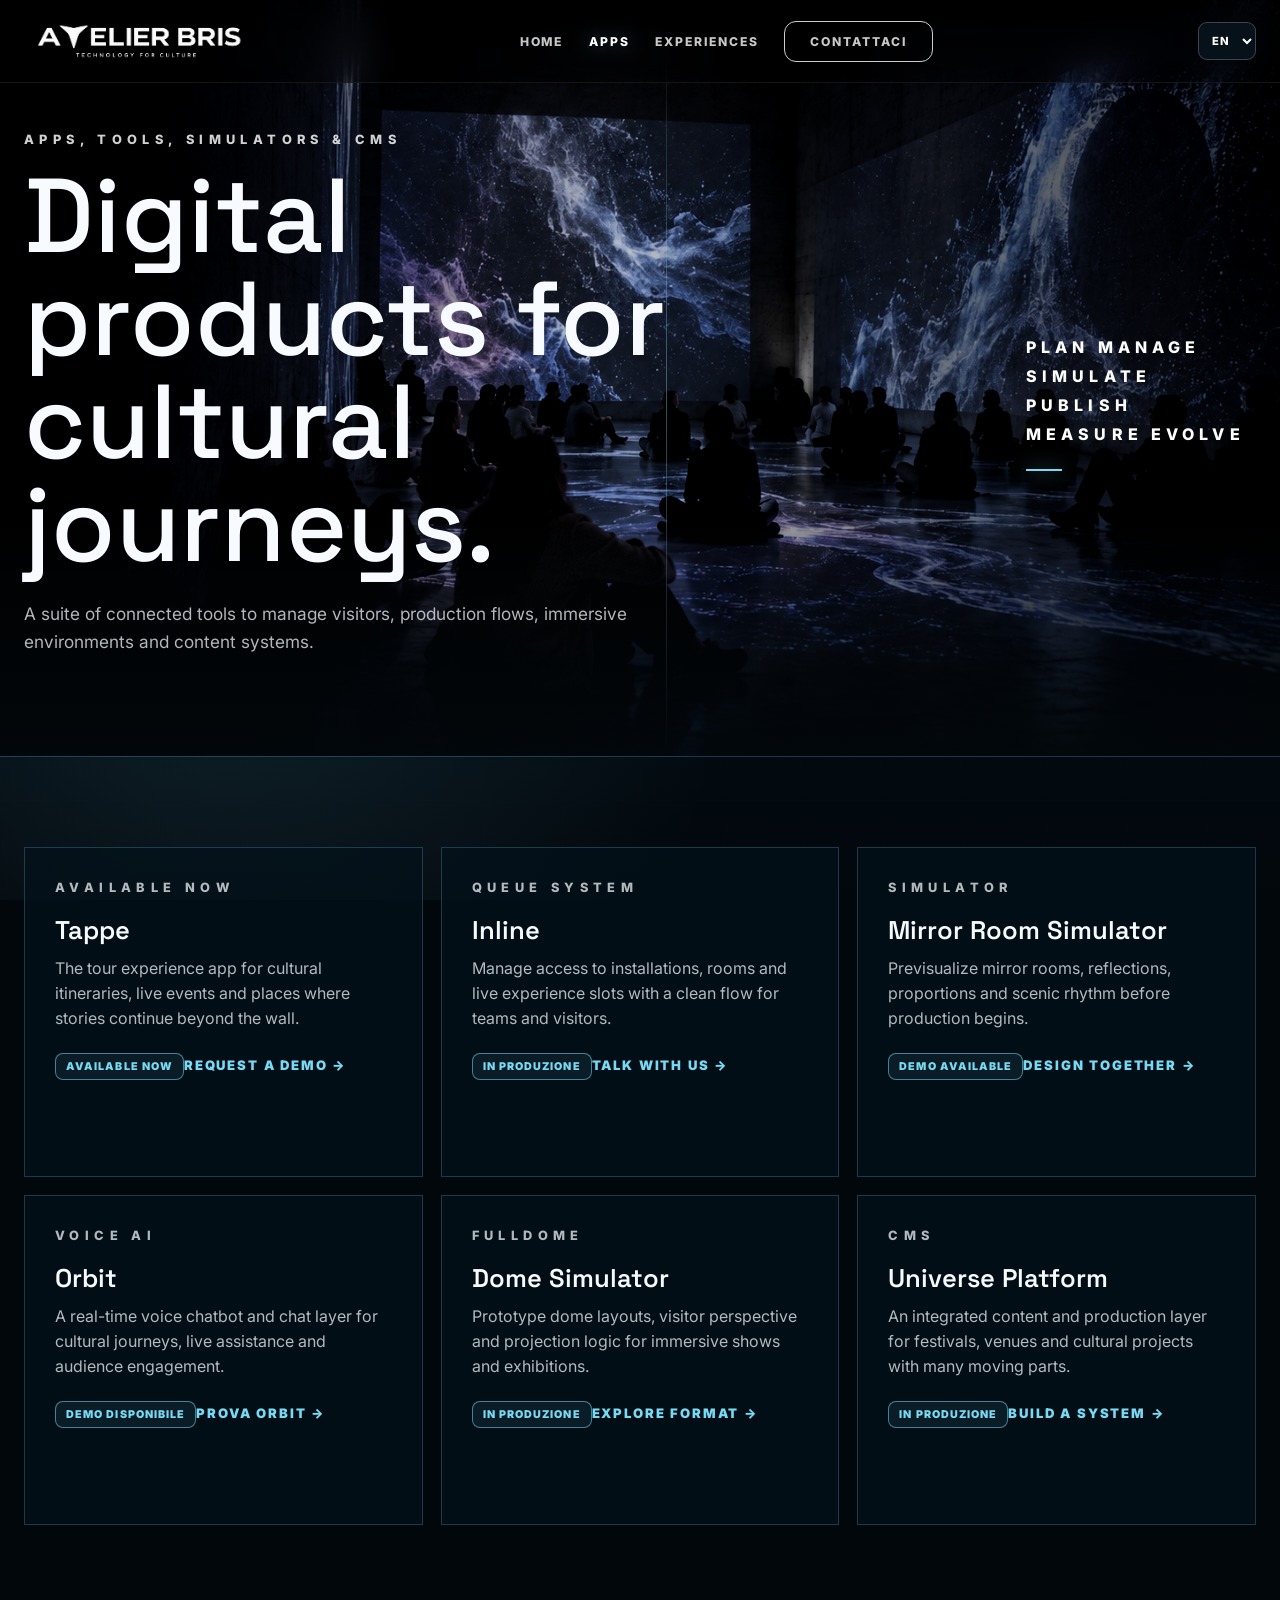
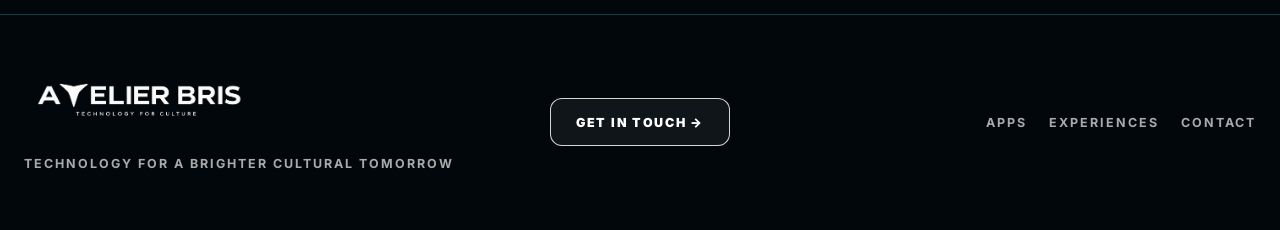
==== apps/index.html @ 998a3961 "Publish Atelier Bris showcase site" ====
<!doctype html>
<html lang="it" class="no-js">
  <head>
    <meta charset="UTF-8" />
    <meta name="viewport" content="width=device-width, initial-scale=1.0" />
    <title>Apps | Atelier Bris</title>
    <meta name="description" content="App, tool, simulatori e CMS sviluppati da Atelier Bris per cultura, eventi e installazioni." />
    <link rel="preconnect" href="https://fonts.googleapis.com" />
    <link rel="preconnect" href="https://fonts.gstatic.com" crossorigin />
    <link href="https://fonts.googleapis.com/css2?family=Inter:wght@400;500;700;800;900&family=Space+Grotesk:wght@400;500;600;700&display=swap" rel="stylesheet" />
    <link rel="stylesheet" href="../styles.css" />
  </head>
  <body style="--hero-image: url('../assets/hero.png'); --abstract-image: url('../assets/atelier-bris-abstract-clean.jpg')">
    <div class="site-shell">
      <header class="site-header">
        <nav class="nav" aria-label="Navigazione principale">
          <a class="brand" href="../index.html"><img src="../assets/atelier-bris-logo-white.png" alt="Atelier Bris - Technology for Culture" /></a>
          <button class="menu-toggle" type="button" aria-label="Apri menu" aria-expanded="false" aria-controls="primary-menu" data-menu-toggle><span></span><span></span><span></span></button>
          <div class="nav-links" id="primary-menu" data-menu-panel>
            <a href="../index.html">Home</a>
            <a class="active" href="../apps/index.html">Apps</a>
            <a href="../experiences/index.html">Experiences</a>
            <a class="pill" href="../contact/index.html">Contattaci</a>
          </div>
          <label class="language-switcher" aria-label="Seleziona lingua"><span class="sr-only">Lingua</span><select data-language-select><option value="it">IT</option><option value="en">EN</option><option value="fr">FR</option><option value="de">DE</option><option value="es">ES</option><option value="pt">PT</option><option value="nl">NL</option><option value="pl">PL</option><option value="sv">SV</option><option value="da">DA</option><option value="ro">RO</option></select></label>
        </nav>
      </header>
      <main>
        <section class="hero page-hero">
          <div class="container hero-grid">
            <div class="reveal">
              <p class="eyebrow">Apps, Tools, Simulators & CMS</p>
              <h1>Digital products for cultural journeys.</h1>
              <p class="lead">A suite of connected tools to manage visitors, production flows, immersive environments and content systems.</p>
            </div>
            <aside class="side-manifesto reveal">Plan manage simulate publish measure evolve</aside>
          </div>
        </section>
        <section class="section">
          <div class="container cards-grid">
            <article class="content-card reveal"><p class="eyebrow">Available Now</p><h3>Tappe</h3><p>The tour experience app for cultural itineraries, live events and places where stories continue beyond the wall.</p><span class="status-tag">Available Now</span><a class="kicker-link" href="../contact/index.html">Request a demo →</a></article>
            <article class="content-card reveal"><p class="eyebrow">Queue System</p><h3>Inline</h3><p>Manage access to installations, rooms and live experience slots with a clean flow for teams and visitors.</p><span class="status-tag">In produzione</span><a class="kicker-link" href="../contact/index.html">Talk with us →</a></article>
            <article class="content-card reveal"><p class="eyebrow">Simulator</p><h3>Mirror Room Simulator</h3><p>Previsualize mirror rooms, reflections, proportions and scenic rhythm before production begins.</p><span class="status-tag">Demo Available</span><a class="kicker-link" href="../contact/index.html">Design together →</a></article>
            <article class="content-card reveal"><p class="eyebrow">Voice AI</p><h3>Orbit</h3><p>A real-time voice chatbot and chat layer for cultural journeys, live assistance and audience engagement.</p><span class="status-tag">Demo disponibile</span><a class="kicker-link" href="../orbit/index.html">Prova Orbit →</a></article>
            <article class="content-card reveal"><p class="eyebrow">Fulldome</p><h3>Dome Simulator</h3><p>Prototype dome layouts, visitor perspective and projection logic for immersive shows and exhibitions.</p><span class="status-tag">In produzione</span><a class="kicker-link" href="../contact/index.html">Explore format →</a></article>
            <article class="content-card reveal"><p class="eyebrow">CMS</p><h3>Universe Platform</h3><p>An integrated content and production layer for festivals, venues and cultural projects with many moving parts.</p><span class="status-tag">In produzione</span><a class="kicker-link" href="../contact/index.html">Build a system →</a></article>
          </div>
        </section>
      </main>
      <footer class="site-footer">
        <div class="container footer-grid">
          <div class="footer-brand"><img src="../assets/atelier-bris-logo-white.png" alt="Atelier Bris - Technology for Culture" /><p>Technology for a brighter cultural tomorrow</p></div>
          <a class="btn" href="../contact/index.html">Get in Touch →</a>
          <div class="footer-links"><a href="../apps/index.html">Apps</a><a href="../experiences/index.html">Experiences</a><a href="../contact/index.html">Contact</a></div>
        </div>
      </footer>
    </div>
    <script src="../script.js"></script>
  </body>
</html>
---- styles.css ----
:root {
  color-scheme: dark;
  --bg: #02070b;
  --panel: rgba(4, 18, 28, 0.76);
  --panel-strong: rgba(5, 24, 39, 0.92);
  --line: rgba(111, 205, 239, 0.24);
  --line-soft: rgba(255, 255, 255, 0.11);
  --text: #f7fbff;
  --muted: rgba(247, 251, 255, 0.72);
  --cyan: #79d8f2;
  --blue: #2b8cff;
  --max: 1480px;
  font-family: Inter, ui-sans-serif, system-ui, -apple-system, BlinkMacSystemFont, "Segoe UI", sans-serif;
  --display: "Space Grotesk", Inter, ui-sans-serif, system-ui, sans-serif;
}

* {
  box-sizing: border-box;
}

html {
  scroll-behavior: smooth;
}

body {
  margin: 0;
  min-height: 100vh;
  background: var(--bg);
  color: var(--text);
  letter-spacing: 0;
}

body.menu-open {
  overflow: hidden;
}

a {
  color: inherit;
  text-decoration: none;
}

img {
  max-width: 100%;
  display: block;
}

.site-shell {
  position: relative;
  overflow: hidden;
}

.site-shell::before {
  content: "";
  position: fixed;
  inset: 0;
  z-index: -2;
  background:
    radial-gradient(circle at 76% 20%, rgba(43, 140, 255, 0.2), transparent 27rem),
    radial-gradient(circle at 18% 74%, rgba(121, 216, 242, 0.1), transparent 31rem),
    linear-gradient(180deg, #02070b 0%, #03111c 48%, #02070b 100%);
}

.site-shell::after {
  content: "";
  position: fixed;
  inset: 0;
  z-index: -1;
  pointer-events: none;
  opacity: 0.16;
  background-image:
    linear-gradient(rgba(121, 216, 242, 0.18) 1px, transparent 1px),
    linear-gradient(90deg, rgba(121, 216, 242, 0.14) 1px, transparent 1px);
  background-size: 80px 80px;
  mask-image: linear-gradient(180deg, transparent, black 18%, black 70%, transparent);
  animation: digitalDrift 18s linear infinite;
}

.site-header {
  position: fixed;
  top: 0;
  left: 0;
  right: 0;
  z-index: 30;
  border-bottom: 1px solid rgba(255, 255, 255, 0.08);
  background: linear-gradient(180deg, rgba(0, 0, 0, 0.76), rgba(0, 0, 0, 0.32));
  backdrop-filter: blur(18px);
}

.nav {
  width: min(var(--max), calc(100% - 48px));
  height: 82px;
  margin: 0 auto;
  display: flex;
  align-items: center;
  justify-content: space-between;
  gap: 28px;
}

.brand img {
  width: clamp(176px, 18vw, 270px);
}

.nav-links {
  display: flex;
  align-items: center;
  gap: clamp(18px, 2vw, 34px);
  font-size: 0.76rem;
  font-weight: 800;
  text-transform: uppercase;
  letter-spacing: 0.16em;
}

.nav-links a {
  color: rgba(255, 255, 255, 0.78);
  transition: color 180ms ease, text-shadow 180ms ease;
}

.nav-links a:hover,
.nav-links a.active {
  color: #fff;
  text-shadow: 0 0 18px rgba(121, 216, 242, 0.46);
}

.nav-links .pill {
  padding: 12px 25px;
  border: 1px solid rgba(255, 255, 255, 0.8);
  border-radius: 12px;
}

.language-switcher {
  display: inline-flex;
  align-items: center;
  flex: 0 0 auto;
}

.language-switcher select {
  min-width: 58px;
  height: 38px;
  padding: 0 9px;
  border: 1px solid rgba(255, 255, 255, 0.22);
  border-radius: 9px;
  background: #07111a;
  color: #fff;
  font: inherit;
  font-size: 0.7rem;
  font-weight: 800;
  letter-spacing: 0.08em;
  cursor: pointer;
}

.sr-only {
  position: absolute;
  width: 1px;
  height: 1px;
  padding: 0;
  margin: -1px;
  overflow: hidden;
  clip: rect(0, 0, 0, 0);
  white-space: nowrap;
  border: 0;
}

.menu-toggle {
  display: none;
  width: 46px;
  height: 46px;
  border: 1px solid rgba(255, 255, 255, 0.22);
  border-radius: 12px;
  background: rgba(255, 255, 255, 0.04);
  color: #fff;
  cursor: pointer;
  touch-action: manipulation;
}

.menu-toggle span {
  display: block;
  width: 18px;
  height: 2px;
  margin: 4px auto;
  background: currentColor;
  transition: transform 180ms ease, opacity 180ms ease;
}

.hero {
  min-height: 100vh;
  position: relative;
  display: grid;
  align-items: center;
  padding: 132px 0 84px;
  border-bottom: 1px solid var(--line);
  isolation: isolate;
}

.hero::before {
  content: "";
  position: absolute;
  inset: 0;
  z-index: -2;
  background: linear-gradient(90deg, rgba(0, 0, 0, 0.84) 0%, rgba(0, 0, 0, 0.22) 48%, rgba(0, 0, 0, 0.78) 100%), var(--hero-image) center / cover no-repeat;
  filter: saturate(1.08) contrast(1.08);
}

.hero::after,
.visual-band::after {
  content: "";
  position: absolute;
  inset: auto 0 0;
  height: 32%;
  z-index: -1;
  background: linear-gradient(0deg, rgba(2, 7, 11, 0.96), transparent);
}

.hero .container::after {
  content: "";
  position: absolute;
  inset: 0 auto 0 52%;
  width: 1px;
  background: linear-gradient(180deg, transparent, rgba(121, 216, 242, 0.8), transparent);
  opacity: 0.5;
  animation: signalSweep 7s ease-in-out infinite;
  pointer-events: none;
}

.container {
  width: min(var(--max), calc(100% - 48px));
  margin: 0 auto;
}

.hero-grid {
  display: grid;
  grid-template-columns: minmax(0, 1fr) 280px;
  gap: 8vw;
  align-items: center;
}

.eyebrow {
  margin: 0 0 18px;
  color: rgba(255, 255, 255, 0.82);
  font-size: clamp(0.74rem, 1vw, 0.92rem);
  font-weight: 800;
  letter-spacing: 0.42em;
  text-transform: uppercase;
}

h1,
h2,
h3,
p {
  margin-top: 0;
}

h1 {
  max-width: 760px;
  margin-bottom: 24px;
  font-size: clamp(3.8rem, 8.2vw, 8.2rem);
  line-height: 0.98;
  font-family: var(--display);
  font-weight: 500;
}

h2 {
  margin-bottom: 12px;
  font-size: clamp(2.4rem, 5vw, 5rem);
  line-height: 1;
  font-family: var(--display);
  font-weight: 500;
}

h3 {
  margin-bottom: 12px;
  font-size: clamp(1.4rem, 2vw, 2.05rem);
  line-height: 1.12;
  font-family: var(--display);
  font-weight: 600;
}

.lead {
  max-width: 660px;
  color: var(--muted);
  font-size: clamp(1rem, 1.35vw, 1.28rem);
  line-height: 1.58;
}

.side-manifesto {
  justify-self: end;
  max-width: 230px;
  color: #fff;
  font-weight: 800;
  line-height: 1.82;
  letter-spacing: 0.32em;
  text-transform: uppercase;
}

.side-manifesto::after,
.mini-rule::after {
  content: "";
  display: block;
  width: 36px;
  height: 2px;
  margin-top: 20px;
  background: var(--cyan);
  box-shadow: 0 0 18px rgba(121, 216, 242, 0.72);
}

.actions {
  display: flex;
  flex-wrap: wrap;
  gap: 14px;
  margin-top: 32px;
}

.btn {
  display: inline-flex;
  align-items: center;
  justify-content: center;
  min-height: 48px;
  padding: 0 25px;
  border: 1px solid rgba(255, 255, 255, 0.82);
  border-radius: 12px;
  background: rgba(255, 255, 255, 0.06);
  color: #fff;
  font-size: 0.78rem;
  font-weight: 900;
  letter-spacing: 0.14em;
  text-transform: uppercase;
  transition: transform 180ms ease, background 180ms ease, border-color 180ms ease;
}

.btn:hover {
  transform: translateY(-2px);
  border-color: var(--cyan);
  background: rgba(121, 216, 242, 0.12);
}

.btn.light {
  background: #fff;
  color: #02070b;
}

.btn.cyan {
  border-color: var(--cyan);
  color: var(--cyan);
}

.section {
  padding: clamp(54px, 7vw, 108px) 0;
  border-bottom: 1px solid var(--line);
}

.section-heading {
  display: flex;
  justify-content: space-between;
  gap: 28px;
  align-items: end;
  margin-bottom: 34px;
}

.section-heading p {
  max-width: 740px;
  color: var(--muted);
  font-size: 1.1rem;
  line-height: 1.55;
}

.cyan-text {
  color: var(--cyan);
}

.products-grid {
  display: grid;
  grid-template-columns: 1.28fr 0.84fr;
  gap: 18px;
}

.featured-app,
.product-card,
.process-step,
.contact-card {
  border: 1px solid var(--line);
  background: linear-gradient(135deg, rgba(7, 29, 49, 0.82), rgba(3, 12, 18, 0.78));
  box-shadow: 0 20px 80px rgba(0, 0, 0, 0.34);
}

.featured-app {
  min-height: 380px;
  display: grid;
  grid-template-columns: 1fr 0.7fr;
  gap: 24px;
  padding: clamp(24px, 4vw, 42px);
  position: relative;
  overflow: hidden;
}

.featured-app::after,
.content-card::after,
.process-step::before {
  content: "";
  position: absolute;
  inset: 0;
  pointer-events: none;
  background: linear-gradient(105deg, transparent 36%, rgba(121, 216, 242, 0.14) 49%, transparent 62%);
  transform: translateX(-140%);
  transition: transform 700ms cubic-bezier(0.16, 1, 0.3, 1);
}

.featured-app:hover::after,
.content-card:hover::after,
.process-step:hover::before {
  transform: translateX(140%);
}

.featured-app::before,
.product-card::before,
.contact-card::before {
  content: "";
  position: absolute;
  inset: 0;
  background: var(--abstract-image, var(--hero-image)) center / cover no-repeat;
  opacity: 0.28;
  z-index: 0;
}

.featured-app > *,
.product-card > *,
.contact-card > * {
  position: relative;
  z-index: 1;
}

.app-icon {
  width: 76px;
  height: 76px;
  display: grid;
  place-items: center;
  margin-bottom: 24px;
  border-radius: 14px;
  background: linear-gradient(145deg, #194dff, #79d8f2);
  font-size: 2.5rem;
  font-weight: 900;
}

.badge {
  display: inline-flex;
  width: fit-content;
  margin: 2px 0 22px;
  padding: 8px 17px;
  border-radius: 8px;
  background: rgba(121, 216, 242, 0.95);
  color: #041018;
  font-size: 0.72rem;
  font-weight: 900;
  letter-spacing: 0.08em;
  text-transform: uppercase;
}

.status-tag {
  display: inline-flex;
  width: fit-content;
  margin-top: 10px;
  padding: 6px 10px;
  border: 1px solid rgba(121, 216, 242, 0.54);
  border-radius: 8px;
  color: var(--cyan);
  background: rgba(121, 216, 242, 0.08);
  font-size: 0.67rem;
  font-weight: 900;
  letter-spacing: 0.1em;
  text-transform: uppercase;
}

.product-copy {
  min-width: 0;
}

.phone {
  align-self: center;
  justify-self: center;
  width: min(210px, 42vw);
  aspect-ratio: 9 / 18;
  border: 10px solid #080b10;
  border-radius: 30px;
  background: linear-gradient(180deg, rgba(121, 216, 242, 0.16), rgba(2, 7, 11, 0.95)), var(--hero-image) center / cover;
  box-shadow: inset 0 0 0 1px rgba(255, 255, 255, 0.2), 0 20px 55px rgba(0, 0, 0, 0.58);
  padding: 22px;
}

.phone-title {
  font-weight: 900;
}

.phone-copy {
  margin-top: 72px;
  color: #fff;
  font-size: 1.12rem;
  font-weight: 800;
}

.product-list {
  display: grid;
  gap: 14px;
}

.product-card {
  position: relative;
  min-height: 112px;
  display: grid;
  grid-template-columns: 52px 1fr 42px;
  gap: 18px;
  align-items: center;
  padding: 20px;
  overflow: hidden;
  transition: transform 180ms ease, border-color 180ms ease;
}

.product-card:hover {
  transform: translateX(5px);
  border-color: rgba(121, 216, 242, 0.72);
}

.product-symbol {
  width: 42px;
  height: 42px;
  object-fit: contain;
}

.product-card p {
  margin: 0;
  color: var(--muted);
  line-height: 1.45;
}

.arrow {
  width: 42px;
  height: 42px;
  display: grid;
  place-items: center;
  border: 1px solid rgba(255, 255, 255, 0.72);
  border-radius: 12px;
  color: #fff;
  font-weight: 900;
}

.visual-band {
  position: relative;
  min-height: 274px;
  display: grid;
  align-items: center;
  border-bottom: 1px solid var(--line);
  isolation: isolate;
  overflow: hidden;
  margin: 0;
}

.visual-band::before {
  content: "";
  position: absolute;
  inset: 0;
  z-index: -2;
  background: linear-gradient(90deg, rgba(0, 0, 0, 0.88), rgba(0, 0, 0, 0.32), rgba(0, 0, 0, 0.76)), var(--abstract-image, var(--hero-image)) center / cover no-repeat;
  transform: scale(1.04);
  transition: transform 600ms ease;
}

.visual-interactive::before {
  background-image: linear-gradient(90deg, rgba(0, 0, 0, 0.84), rgba(0, 0, 0, 0.28), rgba(0, 0, 0, 0.72)), url("assets/interactive-experience.png");
}

.visual-immersive::before {
  background-image: linear-gradient(90deg, rgba(0, 0, 0, 0.86), rgba(0, 0, 0, 0.3), rgba(0, 0, 0, 0.76)), url("assets/immersive-experience.png");
}

.visual-vr::before {
  background-image: linear-gradient(90deg, rgba(0, 0, 0, 0.84), rgba(0, 0, 0, 0.26), rgba(0, 0, 0, 0.7)), url("assets/virtual-reality.png");
}

.visual-dome::before {
  background-image: linear-gradient(90deg, rgba(0, 0, 0, 0.84), rgba(0, 0, 0, 0.2), rgba(0, 0, 0, 0.7)), url("assets/dome-shows.png");
}

.visual-band:hover::before {
  transform: scale(1.08);
}

.band-content {
  display: grid;
  grid-template-columns: 1fr 260px;
  gap: 44px;
  align-items: center;
}

.band-content p {
  max-width: 620px;
  color: var(--muted);
  line-height: 1.55;
}

.kicker-link {
  color: var(--cyan);
  font-size: 0.82rem;
  font-weight: 900;
  letter-spacing: 0.14em;
  text-transform: uppercase;
}

.process {
  display: grid;
  grid-template-columns: 1.1fr 1.4fr;
  gap: 18px;
  background: transparent;
  border: 0;
}

.process-steps {
  display: grid;
  grid-template-columns: repeat(2, 1fr);
  gap: 14px;
}

.process-intro,
.process-step {
  min-height: 250px;
  padding: clamp(22px, 3vw, 38px);
  background-color: rgba(2, 7, 11, 0.78);
}

.process-intro {
  border: 1px solid var(--line);
  background: linear-gradient(135deg, rgba(6, 24, 36, 0.95), rgba(2, 7, 11, 0.72));
}

.process-intro h2 {
  font-size: clamp(2.2rem, 3.4vw, 4rem);
  line-height: 1.04;
}

.step-number {
  color: #fff;
  font-weight: 900;
}

.step-icon {
  margin-bottom: 24px;
  color: var(--cyan);
  font-size: 2.2rem;
}

.process-step {
  position: relative;
  overflow: hidden;
  border: 1px solid var(--line);
  transition: transform 220ms ease, border-color 220ms ease, background 220ms ease;
}

.process-step:hover {
  transform: translateY(-4px);
  border-color: rgba(121, 216, 242, 0.72);
  background: rgba(6, 24, 36, 0.82);
}

.process-step::after {
  content: "";
  position: absolute;
  inset: auto 18px 18px auto;
  width: 80px;
  height: 80px;
  border: 1px solid rgba(121, 216, 242, 0.18);
  transform: rotate(18deg);
}

.process-step svg {
  width: 54px;
  height: 54px;
  margin-bottom: 26px;
  color: var(--cyan);
  stroke-width: 1.55;
}

.final-cta {
  position: relative;
  overflow: hidden;
  padding: clamp(42px, 7vw, 92px);
  border: 1px solid rgba(121, 216, 242, 0.32);
  background:
    linear-gradient(120deg, rgba(3, 10, 16, 0.94), rgba(8, 35, 54, 0.72)),
    var(--abstract-image, var(--hero-image)) center / cover no-repeat;
}

.final-cta::after {
  content: "";
  position: absolute;
  inset: 0;
  pointer-events: none;
  background: linear-gradient(100deg, transparent 0%, rgba(121, 216, 242, 0.16) 46%, transparent 58%);
  transform: translateX(-120%);
  animation: lightSweep 5.8s ease-in-out infinite;
}

.final-cta > * {
  position: relative;
  z-index: 1;
}

.final-cta .lead {
  max-width: 780px;
}

.page-hero {
  min-height: 64vh;
}

.cards-grid {
  display: grid;
  grid-template-columns: repeat(3, 1fr);
  gap: 18px;
}

.content-card {
  position: relative;
  overflow: hidden;
  min-height: 330px;
  padding: 30px;
  border: 1px solid var(--line);
  background: rgba(4, 18, 28, 0.7);
  transition: transform 180ms ease, border-color 180ms ease;
}

.content-card:hover {
  transform: translateY(-5px);
  border-color: rgba(22, 227, 255, 0.7);
}

.content-card p {
  color: var(--muted);
  line-height: 1.55;
}

.content-card .status-tag {
  margin: 6px 0 24px;
}

.content-card .kicker-link {
  display: inline-flex;
  margin-top: 4px;
}

.contact-grid {
  display: grid;
  grid-template-columns: 0.85fr 1.15fr;
  gap: 18px;
}

.contact-team {
  position: relative;
  grid-column: 1 / -1;
  min-height: clamp(260px, 36vw, 520px);
  overflow: hidden;
  border: 1px solid var(--line);
  background: #031019;
}

.contact-team::after {
  content: "";
  position: absolute;
  inset: 0;
  background:
    linear-gradient(180deg, rgba(2, 7, 11, 0.05), rgba(2, 7, 11, 0.34)),
    linear-gradient(90deg, rgba(2, 7, 11, 0.44), transparent 42%, rgba(2, 7, 11, 0.35));
  pointer-events: none;
}

.contact-team img {
  width: 100%;
  height: 100%;
  min-height: inherit;
  object-fit: cover;
  object-position: center;
  filter: saturate(1.04) contrast(1.04);
  transition: transform 700ms cubic-bezier(0.16, 1, 0.3, 1);
}

.contact-team:hover img {
  transform: scale(1.035);
}

.contact-card {
  position: relative;
  overflow: hidden;
  padding: clamp(28px, 4vw, 48px);
  min-height: 430px;
}

.contact-list {
  display: grid;
  gap: 18px;
  color: var(--muted);
}

.contact-form {
  display: grid;
  gap: 14px;
}

.contact-form input,
.contact-form textarea {
  width: 100%;
  border: 1px solid var(--line-soft);
  background: rgba(255, 255, 255, 0.045);
  color: #fff;
  padding: 17px 18px;
  border-radius: 0;
  font: inherit;
}

.contact-form textarea {
  min-height: 170px;
  resize: vertical;
}

.site-footer {
  padding: 46px 0;
  background: #02070b;
}

.footer-grid {
  display: grid;
  grid-template-columns: 1fr auto 1fr;
  gap: 34px;
  align-items: center;
}

.footer-brand img {
  width: 230px;
  margin-bottom: 18px;
}

.footer-brand p,
.footer-links {
  color: rgba(255, 255, 255, 0.66);
  font-size: 0.78rem;
  font-weight: 700;
  letter-spacing: 0.16em;
  text-transform: uppercase;
}

.footer-links {
  display: flex;
  justify-content: end;
  gap: 22px;
}

html:not(.js) .reveal,
.reveal.visible {
  opacity: 1;
  transform: translateY(0);
}

html.js .reveal {
  opacity: 0;
  transform: translateY(24px);
  transition: opacity 760ms ease, transform 760ms cubic-bezier(0.16, 1, 0.3, 1);
}

html.js .reveal.visible {
  opacity: 1;
  transform: translateY(0);
}

@media (max-width: 1100px) {
  body.menu-open::before {
    content: "";
    position: fixed;
    inset: 0;
    z-index: 29;
    background: #02070b;
  }

  .nav {
    width: min(var(--max), calc(100% - 32px));
    height: 72px;
  }

  .menu-toggle {
    display: block;
    position: relative;
    z-index: 60;
  }

  .language-switcher {
    margin-left: auto;
    margin-right: 2px;
  }

  .menu-open .menu-toggle span:nth-child(1) {
    transform: translateY(6px) rotate(45deg);
  }

  .menu-open .menu-toggle span:nth-child(2) {
    opacity: 0;
  }

  .menu-open .menu-toggle span:nth-child(3) {
    transform: translateY(-6px) rotate(-45deg);
  }

  .nav-links {
    position: fixed;
    inset: 0;
    display: flex;
    flex-direction: column;
    justify-content: flex-start;
    gap: 28px;
    z-index: 50;
    padding: 112px 28px 42px;
    isolation: isolate;
    background: #02070b;
    box-shadow: 0 28px 80px rgba(0, 0, 0, 0.84);
    opacity: 0;
    pointer-events: none;
    transform: translateY(-12px);
    transition: opacity 220ms ease, transform 220ms cubic-bezier(0.16, 1, 0.3, 1);
  }

  .nav-links::before {
    content: "";
    position: absolute;
    inset: 0;
    z-index: -1;
    opacity: 0.22;
    background-image:
      linear-gradient(rgba(121, 216, 242, 0.16) 1px, transparent 1px),
      linear-gradient(90deg, rgba(121, 216, 242, 0.14) 1px, transparent 1px);
    background-size: 54px 54px;
    mask-image: linear-gradient(180deg, transparent 0, black 24%, black 84%, transparent 100%);
  }

  .menu-open .nav-links {
    opacity: 1;
    pointer-events: auto;
    transform: translateY(0);
  }

  .nav-links a {
    display: flex;
    align-items: center;
    justify-content: center;
    min-height: 54px;
    color: #fff;
    border: 1px solid rgba(255, 255, 255, 0.11);
    background: rgba(255, 255, 255, 0.07);
    border-radius: 12px;
  }

  .hero-grid,
  .products-grid,
  .band-content,
  .contact-grid,
  .footer-grid,
  .process {
    grid-template-columns: 1fr;
  }

  .side-manifesto {
    justify-self: start;
  }

  .featured-app,
  .cards-grid {
    grid-template-columns: 1fr;
  }

  .visual-band {
    width: calc(100% - 32px);
    margin: 18px auto;
    min-height: 360px;
    border: 1px solid var(--line);
  }

  .visual-interactive::before {
    background-image: linear-gradient(180deg, rgba(0, 0, 0, 0.32), rgba(0, 0, 0, 0.88)), url("assets/interactive-experience.png");
  }

  .visual-immersive::before {
    background-image: linear-gradient(180deg, rgba(0, 0, 0, 0.32), rgba(0, 0, 0, 0.9)), url("assets/immersive-experience.png");
  }

  .visual-vr::before {
    background-image: linear-gradient(180deg, rgba(0, 0, 0, 0.32), rgba(0, 0, 0, 0.88)), url("assets/virtual-reality.png");
  }

  .visual-dome::before {
    background-image: linear-gradient(180deg, rgba(0, 0, 0, 0.28), rgba(0, 0, 0, 0.88)), url("assets/dome-shows.png");
  }

  .band-content {
    padding: 44px 0;
  }

  .process-steps {
    grid-template-columns: repeat(2, 1fr);
  }

  .footer-links {
    justify-content: start;
    flex-wrap: wrap;
  }
}

@media (max-width: 620px) {
  .container {
    width: calc(100% - 32px);
  }

  .hero {
    min-height: 92vh;
    padding-top: 112px;
  }

  h1 {
    font-size: clamp(2.86rem, 14vw, 4.35rem);
    line-height: 1.02;
  }

  h2 {
    font-size: clamp(2.05rem, 10vw, 3.25rem);
    line-height: 1.04;
  }

  .eyebrow {
    letter-spacing: 0.28em;
    line-height: 1.45;
  }

  .section-heading {
    display: block;
  }

  .actions {
    flex-direction: column;
    align-items: stretch;
  }

  .btn {
    width: 100%;
  }

  .nav-links {
    padding: 104px 20px 42px;
    align-items: stretch;
    text-align: center;
  }

  .nav-links a {
    width: 100%;
    padding: 15px 16px;
  }

  .product-card {
    grid-template-columns: 38px 1fr;
    padding: 20px;
  }

  .product-card .arrow {
    grid-column: 2;
    width: 36px;
    height: 36px;
  }

  .visual-band {
    width: calc(100% - 28px);
    margin: 14px auto;
    min-height: 420px;
  }

  .band-content {
    gap: 24px;
    padding: 38px 0;
  }

  .process-steps {
    grid-template-columns: 1fr;
  }

  .final-cta {
    padding: 34px 22px;
  }
}

@keyframes digitalDrift {
  from {
    background-position: 0 0, 0 0;
  }
  to {
    background-position: 80px 80px, 80px 80px;
  }
}

@keyframes lightSweep {
  0%,
  42% {
    transform: translateX(-120%);
  }
  70%,
  100% {
    transform: translateX(120%);
  }
}

@keyframes signalSweep {
  0%,
  100% {
    opacity: 0;
    transform: translateY(-14%);
  }
  35%,
  65% {
    opacity: 0.55;
    transform: translateY(14%);
  }
}
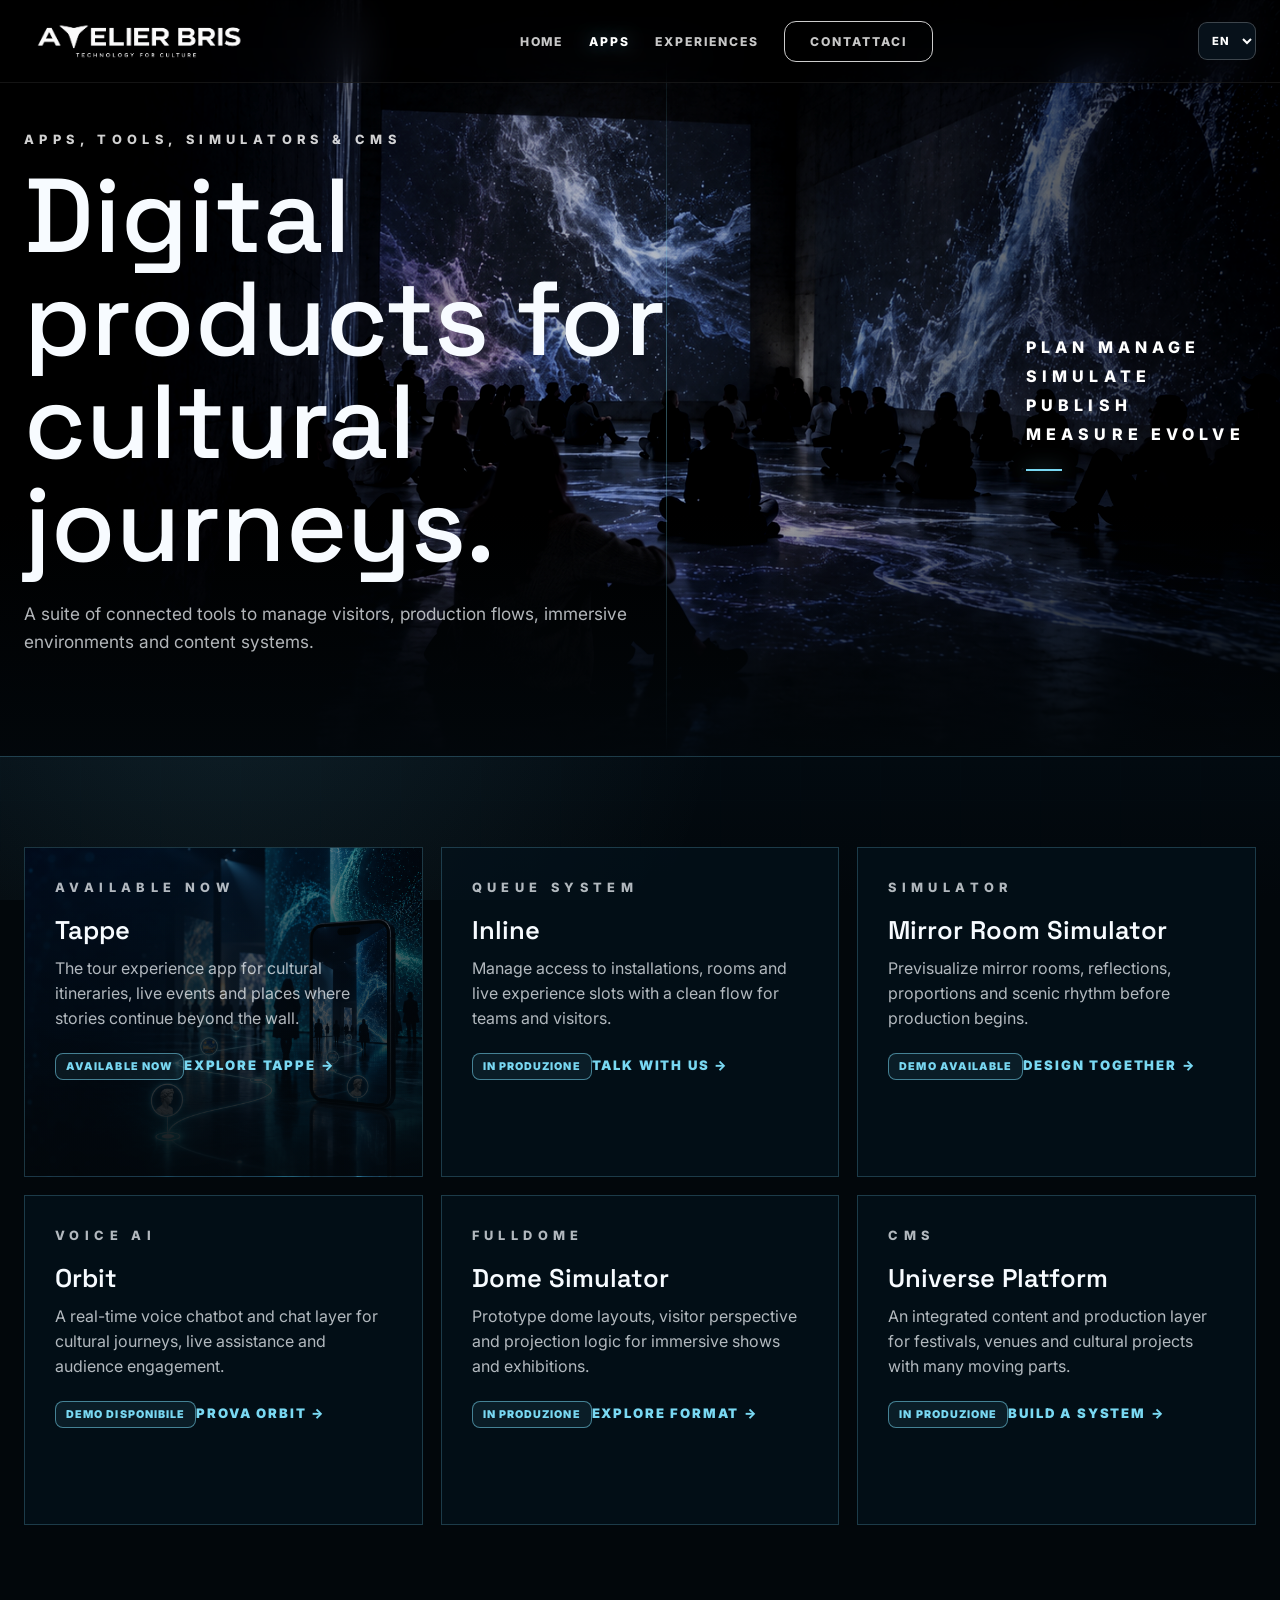
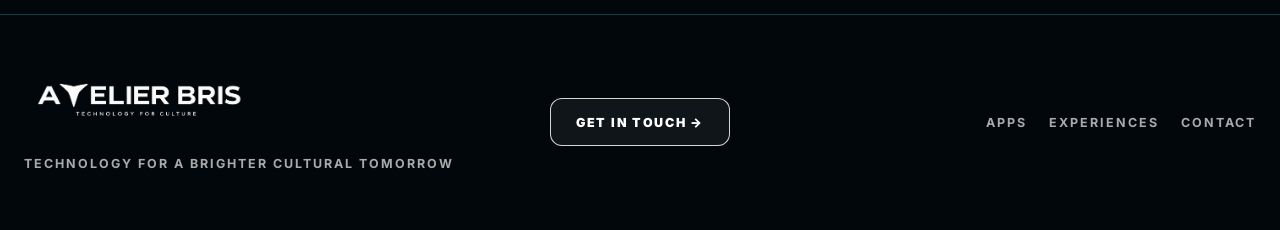
==== commit 3df8d34a: "Add Tappe product landing page" ====
--- a/apps/index.html
+++ b/apps/index.html
@@ -38,7 +38,7 @@
         </section>
         <section class="section">
           <div class="container cards-grid">
-            <article class="content-card reveal"><p class="eyebrow">Available Now</p><h3>Tappe</h3><p>The tour experience app for cultural itineraries, live events and places where stories continue beyond the wall.</p><span class="status-tag">Available Now</span><a class="kicker-link" href="../contact/index.html">Request a demo →</a></article>
+            <article class="content-card content-card-tappe reveal"><p class="eyebrow">Available Now</p><h3>Tappe</h3><p>The tour experience app for cultural itineraries, live events and places where stories continue beyond the wall.</p><span class="status-tag">Available Now</span><a class="kicker-link" href="../tappe/index.html">Explore Tappe →</a></article>
             <article class="content-card reveal"><p class="eyebrow">Queue System</p><h3>Inline</h3><p>Manage access to installations, rooms and live experience slots with a clean flow for teams and visitors.</p><span class="status-tag">In produzione</span><a class="kicker-link" href="../contact/index.html">Talk with us →</a></article>
             <article class="content-card reveal"><p class="eyebrow">Simulator</p><h3>Mirror Room Simulator</h3><p>Previsualize mirror rooms, reflections, proportions and scenic rhythm before production begins.</p><span class="status-tag">Demo Available</span><a class="kicker-link" href="../contact/index.html">Design together →</a></article>
             <article class="content-card reveal"><p class="eyebrow">Voice AI</p><h3>Orbit</h3><p>A real-time voice chatbot and chat layer for cultural journeys, live assistance and audience engagement.</p><span class="status-tag">Demo disponibile</span><a class="kicker-link" href="../orbit/index.html">Prova Orbit →</a></article>
--- a/styles.css
+++ b/styles.css
@@ -383,8 +383,7 @@
 
 .featured-app {
   min-height: 380px;
-  display: grid;
-  grid-template-columns: 1fr 0.7fr;
+  display: block;
   gap: 24px;
   padding: clamp(24px, 4vw, 42px);
   position: relative;
@@ -418,6 +417,13 @@
   background: var(--abstract-image, var(--hero-image)) center / cover no-repeat;
   opacity: 0.28;
   z-index: 0;
+}
+
+.featured-app::before {
+  background:
+    linear-gradient(90deg, rgba(2, 7, 11, 0.94) 0%, rgba(2, 7, 11, 0.72) 43%, rgba(2, 7, 11, 0.12) 78%),
+    url("assets/tappe-promo.png") center / cover no-repeat;
+  opacity: 1;
 }
 
 .featured-app > *,
@@ -741,6 +747,79 @@
 .content-card .kicker-link {
   display: inline-flex;
   margin-top: 4px;
+}
+
+.content-card-tappe {
+  background:
+    linear-gradient(180deg, rgba(2, 7, 11, 0.5), rgba(2, 7, 11, 0.94)),
+    url("assets/tappe-promo.png") center / cover no-repeat;
+}
+
+.tappe-hero {
+  position: relative;
+  min-height: min(880px, 100vh);
+  display: grid;
+  align-items: center;
+  padding: 144px 0 88px;
+  isolation: isolate;
+  overflow: hidden;
+}
+
+.tappe-hero::before {
+  content: "";
+  position: absolute;
+  inset: 0;
+  z-index: -2;
+  background:
+    linear-gradient(90deg, rgba(2, 7, 11, 0.96) 0%, rgba(2, 7, 11, 0.75) 39%, rgba(2, 7, 11, 0.08) 75%),
+    url("assets/tappe-promo.png") center / cover no-repeat;
+}
+
+.tappe-hero::after {
+  content: "";
+  position: absolute;
+  inset: auto 0 0;
+  height: 28%;
+  z-index: -1;
+  background: linear-gradient(0deg, var(--bg), transparent);
+}
+
+.tappe-grid {
+  display: grid;
+  grid-template-columns: minmax(0, 640px) 1fr;
+}
+
+.tappe-copy h1 {
+  margin: 16px 0 0;
+}
+
+.tappe-mark {
+  width: 72px;
+  height: 72px;
+  display: grid;
+  place-items: center;
+  border-radius: 16px;
+  background: linear-gradient(145deg, #2857ff, #79d8f2);
+  color: #fff;
+  font-size: 2.45rem;
+  font-weight: 900;
+}
+
+.tappe-subtitle {
+  margin: 8px 0 26px;
+  font-family: var(--display);
+  font-size: clamp(1.35rem, 2.2vw, 2rem);
+  font-weight: 600;
+}
+
+.tappe-intro {
+  max-width: 850px;
+}
+
+.tappe-features {
+  display: grid;
+  grid-template-columns: repeat(3, 1fr);
+  gap: 18px;
 }
 
 .contact-grid {
@@ -968,6 +1047,10 @@
     grid-template-columns: 1fr;
   }
 
+  .tappe-features {
+    grid-template-columns: 1fr;
+  }
+
   .visual-band {
     width: calc(100% - 32px);
     margin: 18px auto;
@@ -1015,6 +1098,17 @@
     padding-top: 112px;
   }
 
+  .tappe-hero {
+    min-height: 760px;
+    padding-top: 118px;
+  }
+
+  .tappe-hero::before {
+    background:
+      linear-gradient(180deg, rgba(2, 7, 11, 0.7) 0%, rgba(2, 7, 11, 0.92) 66%, var(--bg) 100%),
+      url("assets/tappe-promo.png") 63% center / cover no-repeat;
+  }
+
   h1 {
     font-size: clamp(2.86rem, 14vw, 4.35rem);
     line-height: 1.02;
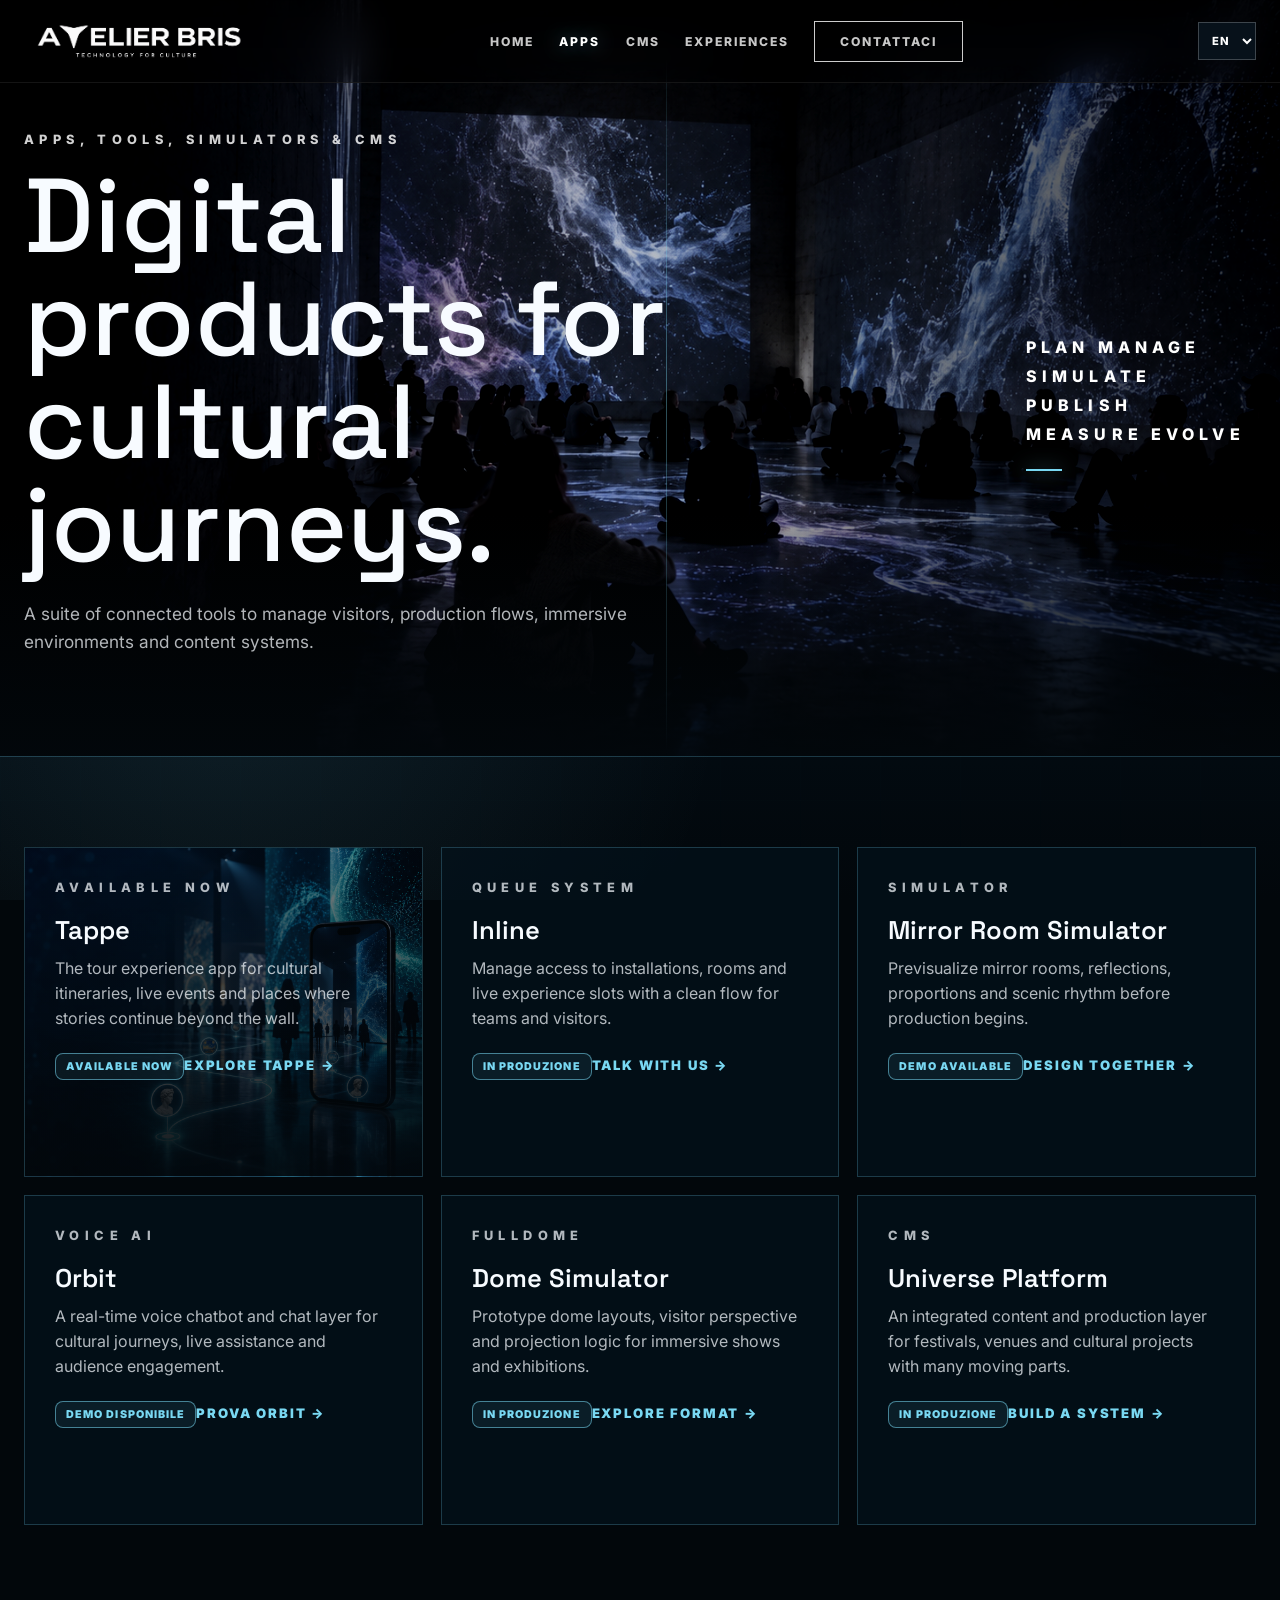
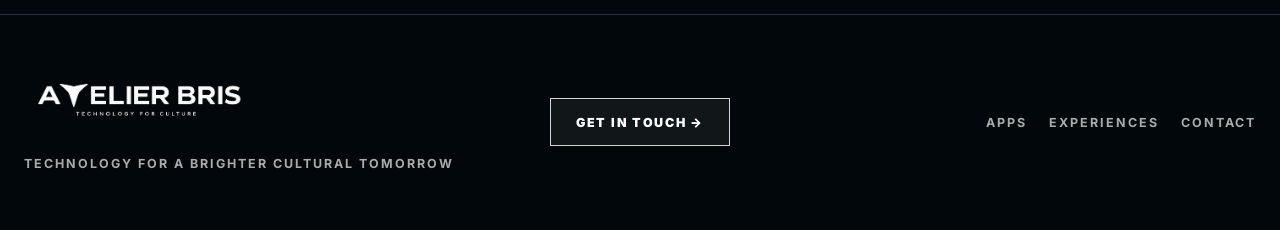
==== commit 4d47ac48: "Add Universe CMS platform pages" ====
--- a/apps/index.html
+++ b/apps/index.html
@@ -19,6 +19,7 @@
           <div class="nav-links" id="primary-menu" data-menu-panel>
             <a href="../index.html">Home</a>
             <a class="active" href="../apps/index.html">Apps</a>
+            <a href="../cms/index.html">CMS</a>
             <a href="../experiences/index.html">Experiences</a>
             <a class="pill" href="../contact/index.html">Contattaci</a>
           </div>
--- a/styles.css
+++ b/styles.css
@@ -124,7 +124,7 @@
 .nav-links .pill {
   padding: 12px 25px;
   border: 1px solid rgba(255, 255, 255, 0.8);
-  border-radius: 12px;
+  border-radius: 0;
 }
 
 .language-switcher {
@@ -138,7 +138,7 @@
   height: 38px;
   padding: 0 9px;
   border: 1px solid rgba(255, 255, 255, 0.22);
-  border-radius: 9px;
+  border-radius: 0;
   background: #07111a;
   color: #fff;
   font: inherit;
@@ -165,7 +165,7 @@
   width: 46px;
   height: 46px;
   border: 1px solid rgba(255, 255, 255, 0.22);
-  border-radius: 12px;
+  border-radius: 0;
   background: rgba(255, 255, 255, 0.04);
   color: #fff;
   cursor: pointer;
@@ -316,7 +316,7 @@
   min-height: 48px;
   padding: 0 25px;
   border: 1px solid rgba(255, 255, 255, 0.82);
-  border-radius: 12px;
+  border-radius: 0;
   background: rgba(255, 255, 255, 0.06);
   color: #fff;
   font-size: 0.78rem;
@@ -541,7 +541,7 @@
   display: grid;
   place-items: center;
   border: 1px solid rgba(255, 255, 255, 0.72);
-  border-radius: 12px;
+  border-radius: 0;
   color: #fff;
   font-weight: 900;
 }
@@ -585,6 +585,253 @@
 
 .visual-band:hover::before {
   transform: scale(1.08);
+}
+
+.cms-banner {
+  position: relative;
+  display: block;
+  overflow: hidden;
+  padding: clamp(60px, 8vw, 118px) 0;
+  border-bottom: 1px solid var(--line);
+  background: #06131d;
+}
+
+.cms-banner::before {
+  content: "";
+  position: absolute;
+  inset: 0;
+  opacity: 0.48;
+  background-image:
+    linear-gradient(rgba(121, 216, 242, 0.13) 1px, transparent 1px),
+    linear-gradient(90deg, rgba(121, 216, 242, 0.1) 1px, transparent 1px);
+  background-size: 54px 54px;
+  mask-image: linear-gradient(90deg, black, transparent 74%);
+}
+
+.cms-banner-grid,
+.cms-hero-grid {
+  display: grid;
+  grid-template-columns: minmax(0, 0.95fr) minmax(360px, 0.85fr);
+  gap: clamp(34px, 7vw, 118px);
+  align-items: center;
+  position: relative;
+}
+
+.cms-banner h2 {
+  max-width: 780px;
+  margin-bottom: 18px;
+  font-size: clamp(2.55rem, 5.2vw, 5.4rem);
+}
+
+.cms-banner p:not(.eyebrow),
+.cms-screen p:not(.eyebrow) {
+  max-width: 600px;
+  color: var(--muted);
+  line-height: 1.6;
+}
+
+.cms-ui-preview,
+.cms-hero-console {
+  overflow: hidden;
+  border: 1px solid rgba(121, 216, 242, 0.38);
+  background: rgba(3, 14, 22, 0.94);
+  box-shadow: 0 26px 80px rgba(0, 0, 0, 0.46);
+}
+
+.cms-ui-preview {
+  min-height: 290px;
+  transform: perspective(900px) rotateY(-8deg) rotateX(3deg);
+}
+
+.cms-ui-top {
+  height: 36px;
+  display: flex;
+  align-items: center;
+  gap: 7px;
+  padding: 0 15px;
+  border-bottom: 1px solid rgba(255, 255, 255, 0.1);
+}
+
+.cms-ui-top span {
+  width: 7px;
+  height: 7px;
+  background: var(--cyan);
+}
+
+.cms-ui-layout {
+  display: grid;
+  grid-template-columns: 28% 1fr;
+  min-height: 254px;
+}
+
+.cms-ui-layout aside {
+  display: grid;
+  align-content: start;
+  gap: 13px;
+  padding: 26px 16px;
+  border-right: 1px solid rgba(255, 255, 255, 0.09);
+}
+
+.cms-ui-layout aside i,
+.cms-ui-layout em {
+  display: block;
+  height: 8px;
+  background: rgba(255, 255, 255, 0.18);
+}
+
+.cms-ui-layout > div {
+  padding: 28px;
+}
+
+.cms-ui-layout b,
+.cms-console-list b {
+  font-size: 0.68rem;
+  letter-spacing: 0.15em;
+}
+
+.cms-ui-layout em {
+  margin-top: 22px;
+}
+
+.cms-ui-layout strong {
+  display: block;
+  width: 80%;
+  height: 72px;
+  margin-top: 16px;
+  border: 1px solid rgba(121, 216, 242, 0.3);
+  background: linear-gradient(135deg, rgba(121, 216, 242, 0.32), transparent);
+}
+
+.cms-hero {
+  min-height: min(840px, 96vh);
+  display: grid;
+  align-items: center;
+  padding: 140px 0 84px;
+  border-bottom: 1px solid var(--line);
+}
+
+.cms-hero-console {
+  min-height: 460px;
+  transform: perspective(1100px) rotateY(-7deg) rotateX(3deg);
+}
+
+.cms-console-nav {
+  display: flex;
+  gap: 18px;
+  align-items: center;
+  min-height: 54px;
+  padding: 0 20px;
+  border-bottom: 1px solid rgba(255, 255, 255, 0.1);
+  color: var(--muted);
+  font-size: 0.68rem;
+}
+
+.cms-console-nav b {
+  margin-right: auto;
+  color: #fff;
+  font-size: 0.62rem;
+  letter-spacing: 0.12em;
+}
+
+.cms-console-main {
+  display: grid;
+  grid-template-columns: 1fr 1.35fr;
+  gap: 16px;
+  padding: 24px;
+}
+
+.cms-console-main > div,
+.cms-console-list {
+  border: 1px solid rgba(255, 255, 255, 0.1);
+  background: rgba(255, 255, 255, 0.035);
+}
+
+.cms-console-main > div:first-child {
+  padding: 20px;
+}
+
+.cms-console-main p,
+.cms-console-main small {
+  color: var(--muted);
+  font-size: 0.7rem;
+}
+
+.cms-console-main h3 {
+  font-size: 1.3rem;
+}
+
+.cms-console-main strong {
+  display: block;
+  margin: 28px 0 4px;
+  color: var(--cyan);
+  font-family: var(--display);
+  font-size: 2.7rem;
+}
+
+.cms-chart {
+  display: flex;
+  align-items: end;
+  gap: 8px;
+  min-height: 186px;
+  padding: 20px;
+}
+
+.cms-chart i {
+  flex: 1;
+  background: linear-gradient(180deg, var(--cyan), rgba(121, 216, 242, 0.12));
+}
+
+.cms-chart i:nth-child(1) { height: 36%; }.cms-chart i:nth-child(2) { height: 55%; }.cms-chart i:nth-child(3) { height: 43%; }.cms-chart i:nth-child(4) { height: 78%; }.cms-chart i:nth-child(5) { height: 64%; }.cms-chart i:nth-child(6) { height: 92%; }
+
+.cms-console-list {
+  margin: 0 24px 24px;
+  padding: 18px 20px;
+}
+
+.cms-console-list p {
+  display: flex;
+  gap: 14px;
+  margin: 13px 0 0;
+  color: var(--muted);
+  font-size: 0.78rem;
+}
+
+.cms-console-list p span { color: var(--cyan); }
+.cms-console-list em { margin-left: auto; color: var(--cyan); font-style: normal; }
+
+.cms-intro { max-width: 850px; }
+
+.cms-screens { display: grid; gap: 18px; }
+
+.cms-screen {
+  display: grid;
+  grid-template-columns: minmax(0, 0.8fr) minmax(360px, 1.2fr);
+  gap: 42px;
+  align-items: center;
+  padding: clamp(28px, 5vw, 70px);
+  border: 1px solid var(--line);
+  background: rgba(3, 14, 22, 0.72);
+}
+
+.cms-screen-content { grid-template-columns: minmax(360px, 1.2fr) minmax(0, 0.8fr); }
+.cms-screen-content > div:first-child { grid-column: 2; }
+.cms-screen-content .mockup-placeholder { grid-column: 1; grid-row: 1; }
+
+.mockup-placeholder {
+  min-height: 300px;
+  display: grid;
+  place-items: center;
+  border: 1px dashed rgba(121, 216, 242, 0.52);
+  color: var(--cyan);
+  background:
+    linear-gradient(rgba(121, 216, 242, 0.1) 1px, transparent 1px),
+    linear-gradient(90deg, rgba(121, 216, 242, 0.08) 1px, transparent 1px),
+    rgba(2, 7, 11, 0.76);
+  background-size: 34px 34px;
+  font-size: 0.72rem;
+  font-weight: 800;
+  letter-spacing: 0.13em;
+  text-transform: uppercase;
 }
 
 .band-content {
@@ -1026,12 +1273,14 @@
     color: #fff;
     border: 1px solid rgba(255, 255, 255, 0.11);
     background: rgba(255, 255, 255, 0.07);
-    border-radius: 12px;
+    border-radius: 0;
   }
 
   .hero-grid,
   .products-grid,
   .band-content,
+  .cms-banner-grid,
+  .cms-hero-grid,
   .contact-grid,
   .footer-grid,
   .process {
@@ -1045,6 +1294,22 @@
   .featured-app,
   .cards-grid {
     grid-template-columns: 1fr;
+  }
+
+  .cms-ui-preview,
+  .cms-hero-console {
+    transform: none;
+  }
+
+  .cms-screen,
+  .cms-screen-content {
+    grid-template-columns: 1fr;
+  }
+
+  .cms-screen-content > div:first-child,
+  .cms-screen-content .mockup-placeholder {
+    grid-column: auto;
+    grid-row: auto;
   }
 
   .tappe-features {
@@ -1098,6 +1363,30 @@
     padding-top: 112px;
   }
 
+  .cms-hero {
+    min-height: auto;
+    padding: 116px 0 56px;
+  }
+
+  .cms-console-nav {
+    gap: 9px;
+    padding: 0 12px;
+    font-size: 0.58rem;
+  }
+
+  .cms-console-nav span:nth-of-type(2),
+  .cms-console-nav span:nth-of-type(3) {
+    display: none;
+  }
+
+  .cms-console-main {
+    grid-template-columns: 1fr;
+  }
+
+  .cms-screen {
+    padding: 26px 20px;
+  }
+
   .tappe-hero {
     min-height: 760px;
     padding-top: 118px;
@@ -1197,6 +1486,128 @@
   100% {
     transform: translateX(120%);
   }
+}
+
+/* Universe CMS uses a denser, operational interface language. */
+.universe-page { --universe: #46bfff; background: #020a13; }
+.universe-page .site-shell::before { background: linear-gradient(180deg, #010911, #041422 54%, #02070b); }
+.universe-primary { border-color: #ffe000; background: #ffe000; color: #03070a; }
+.universe-hero { position: relative; min-height: 720px; display: grid; align-items: center; padding: 136px 0 72px; overflow: hidden; border-bottom: 1px solid var(--line); }
+.universe-hero::before { content: ""; position: absolute; inset: 0; opacity: .85; background: linear-gradient(90deg, #020913 0%, rgba(2,9,19,.86) 40%, rgba(2,9,19,.22) 100%), radial-gradient(circle at 70% 42%, rgba(45,158,255,.26), transparent 21rem); }
+.universe-hero-grid { position: relative; display: grid; grid-template-columns: minmax(0,.95fr) minmax(420px,1.05fr); gap: 52px; align-items: center; }
+.universe-hero h1 { max-width: 730px; font-size: clamp(3.5rem,7vw,7.4rem); line-height: .94; }
+.universe-hero h1 span { color: var(--universe); }
+.universe-console { min-height: 410px; border: 1px solid rgba(70,191,255,.34); background: rgba(2,12,22,.9); box-shadow: 0 28px 90px rgba(0,0,0,.55); transform: perspective(1000px) rotateY(-5deg); }
+.universe-console-nav { display: flex; align-items: center; gap: 15px; min-height: 48px; padding: 0 18px; border-bottom: 1px solid rgba(255,255,255,.1); color: var(--muted); font-size: .66rem; }
+.universe-console-nav b { margin-right: auto; color: #fff; letter-spacing: .14em; font-size: .62rem; }
+.universe-dashboard { display: grid; grid-template-columns: 48px 1fr; min-height: 362px; }
+.universe-sidebar { display: grid; align-content: start; gap: 18px; padding: 20px 14px; border-right: 1px solid rgba(255,255,255,.1); }
+.universe-sidebar i { width: 16px; height: 16px; border: 1px solid rgba(255,255,255,.54); }
+.universe-dashboard-main { padding: 18px; }
+.universe-kpis { display: grid; grid-template-columns: repeat(3,1fr); gap: 10px; }
+.universe-kpis > div, .universe-event-list, .universe-line-chart { border: 1px solid rgba(255,255,255,.1); background: rgba(255,255,255,.035); }
+.universe-kpis > div { padding: 12px; }
+.universe-kpis small { display: block; color: var(--muted); font-size: .58rem; }
+.universe-kpis strong { display: block; margin-top: 10px; color: #fff; font-family: var(--display); font-size: 1.35rem; }
+.universe-dashboard-grid { display: grid; grid-template-columns: 1.1fr .9fr; gap: 10px; margin-top: 10px; }
+.universe-event-list { padding: 14px; color: var(--muted); font-size: .66rem; }
+.universe-event-list b { color: #fff; }
+.universe-event-list p { display: flex; align-items: center; gap: 8px; margin: 13px 0 0; }
+.universe-event-list i { width: 9px; height: 9px; background: var(--universe); }
+.universe-event-list em { margin-left: auto; color: var(--universe); font-style: normal; }
+.universe-line-chart { display: flex; align-items: end; gap: 5px; min-height: 160px; padding: 13px; }
+.universe-line-chart i { flex: 1; background: linear-gradient(180deg, var(--universe), rgba(70,191,255,.12)); }
+.universe-line-chart i:nth-child(1){height:28%}.universe-line-chart i:nth-child(2){height:42%}.universe-line-chart i:nth-child(3){height:37%}.universe-line-chart i:nth-child(4){height:62%}.universe-line-chart i:nth-child(5){height:51%}.universe-line-chart i:nth-child(6){height:73%}.universe-line-chart i:nth-child(7){height:90%}
+.universe-trust { padding: 28px 0; border-bottom: 1px solid var(--line); }
+.universe-trust .eyebrow { margin-bottom: 18px; font-size: .58rem; }
+.universe-trust > .container > div { display: grid; grid-template-columns: repeat(5,1fr); border-top: 1px solid rgba(255,255,255,.09); }
+.universe-trust span { padding: 16px; border-right: 1px solid rgba(255,255,255,.09); color: rgba(255,255,255,.5); font-size: .7rem; font-weight: 800; letter-spacing: .12em; text-align: center; text-transform: uppercase; }
+.universe-section-heading { max-width: 870px; margin-bottom: 42px; }
+.universe-section-heading p:not(.eyebrow) { max-width: 680px; color: var(--muted); line-height: 1.6; }
+.universe-map { display: grid; grid-template-columns: 1fr 1fr 1.22fr 1fr 1fr; gap: 16px; align-items: center; position: relative; min-height: 280px; padding: 28px 0 70px; background-image: linear-gradient(rgba(70,191,255,.1) 1px, transparent 1px), linear-gradient(90deg, rgba(70,191,255,.1) 1px, transparent 1px); background-size: 46px 46px; }
+.universe-module { display: flex; flex-direction: column; align-items: center; justify-content: center; gap: 5px; min-height: 66px; border: 1px solid rgba(70,191,255,.56); background: rgba(3,17,30,.82); color: var(--text); font-size: .72rem; font-weight: 800; letter-spacing: .08em; text-align: center; text-transform: uppercase; transition: transform .28s ease, border-color .28s ease, background .28s ease, box-shadow .28s ease; }
+.universe-module span { color: var(--universe); font-size: .52rem; letter-spacing: .12em; }
+.universe-module:hover { border-color: var(--universe); background: rgba(7,43,71,.9); box-shadow: 0 0 22px rgba(70,191,255,.2); transform: translateY(-3px); }
+.universe-core { display: grid; place-items: center; width: 150px; height: 150px; justify-self: center; border: 1px solid var(--universe); background: rgba(15,80,143,.25); box-shadow: 0 0 38px rgba(70,191,255,.35); clip-path: polygon(25% 0,75% 0,100% 25%,100% 75%,75% 100%,25% 100%,0 75%,0 25%); font-family: var(--display); font-size: 1rem; font-weight: 700; letter-spacing: .14em; text-transform: uppercase; }
+.universe-site-manager { position: absolute; bottom: 0; left: 50%; width: 290px; transform: translateX(-50%); }
+.universe-event-crew { position: absolute; top: 0; left: 0; width: calc((100% - 64px) / 5); }
+.universe-capability-grid { display: grid; grid-template-columns: repeat(3,1fr); gap: 10px; }
+.universe-capability-grid article { min-height: 156px; padding: 22px; border: 1px solid rgba(70,191,255,.28); background: rgba(2,12,22,.52); }
+.universe-capability-grid b { color: var(--universe); font-size: .65rem; letter-spacing: .14em; }
+.universe-capability-grid h3 { margin: 18px 0 8px; font-size: 1.2rem; }
+.universe-capability-grid p { margin: 0; color: var(--muted); font-size: .86rem; line-height: 1.5; }
+.universe-metrics { border-top: 1px solid var(--line); border-bottom: 1px solid var(--line); }
+.universe-metrics .container { display: grid; grid-template-columns: repeat(4,1fr); }
+.universe-metrics .container > div { padding: 34px 28px; border-right: 1px solid var(--line); text-align: center; }
+.universe-metrics strong { display: block; color: #fff; font-family: var(--display); font-size: clamp(2rem,4vw,3.5rem); letter-spacing: .08em; }
+.universe-metrics span { display: block; margin-top: 9px; color: var(--muted); font-size: .67rem; letter-spacing: .1em; text-transform: uppercase; }
+.universe-product-specs { border-top: 1px solid var(--line); background: linear-gradient(180deg, rgba(2,15,28,.55), rgba(0,8,16,.92)); }
+.universe-spec-heading { display: flex; align-items: end; justify-content: space-between; gap: 32px; }
+.universe-spec-heading .btn { flex: 0 0 auto; margin-bottom: 3px; }
+.universe-spec-grid { display: grid; grid-template-columns: repeat(2, minmax(0, 1fr)); gap: 14px; margin-top: 42px; }
+.universe-spec-card { min-height: 275px; padding: 30px; border: 1px solid rgba(70,191,255,.25); background: rgba(3,17,30,.55); transition: transform .3s ease, border-color .3s ease, background .3s ease; }
+.universe-spec-card:hover { border-color: rgba(70,191,255,.72); background: rgba(5,29,49,.7); transform: translateY(-4px); }
+.universe-spec-card h3 { margin: 13px 0; font-family: var(--display); font-size: clamp(1.35rem, 2.5vw, 2rem); letter-spacing: 0; }
+.universe-spec-card > p:not(.eyebrow) { color: var(--muted); line-height: 1.58; }
+.universe-spec-card ul { display: grid; gap: 8px; margin: 21px 0; padding: 0; list-style: none; color: #b9c8d7; font-size: .83rem; }
+.universe-spec-card li::before { content: "\\2192"; margin-right: 9px; color: var(--universe); }
+.universe-spec-card a { color: var(--universe); font-size: .78rem; font-weight: 800; letter-spacing: .08em; text-transform: uppercase; }
+.universe-screen-grid { display: grid; grid-template-columns: repeat(2,1fr); gap: 18px; }
+.universe-screen { overflow: hidden; border: 1px solid var(--line); background: rgba(3,14,22,.72); }
+.universe-screen > div:first-child { padding: 28px; }
+.universe-screen h3 { font-size: 1.5rem; }
+.universe-screen p:not(.eyebrow) { color: var(--muted); line-height: 1.55; }
+.universe-screen .mockup-placeholder { min-height: 260px; border-width: 1px 0 0; }
+.universe-detail-hero { min-height: 430px; padding: 154px 0 76px; border-bottom: 1px solid rgba(70,191,255,.23); background: radial-gradient(circle at 78% 30%, rgba(22,108,187,.23), transparent 29%), linear-gradient(105deg, rgba(0,8,16,.96) 0%, rgba(1,11,22,.88) 57%, rgba(5,34,61,.72) 100%); }
+.universe-detail-hero h1 { max-width: 890px; margin: 14px 0 20px; font-family: var(--display); font-size: clamp(2.7rem, 6.2vw, 5.7rem); font-weight: 500; letter-spacing: .08em; line-height: 1.06; text-transform: uppercase; }
+.universe-detail-hero h1 span { color: var(--universe); }
+.universe-detail-hero .lead { max-width: 690px; }
+.universe-detail-map { padding-top: 34px; padding-bottom: 34px; }
+.universe-web-apps { border-top: 1px solid var(--line); }
+.universe-app-list { display: grid; gap: 10px; }
+.universe-app-list a { display: grid; grid-template-columns: 54px minmax(0, 1fr) auto; gap: 24px; align-items: center; min-height: 112px; padding: 22px 28px; border: 1px solid rgba(70,191,255,.28); background: rgba(2,12,22,.52); color: var(--text); transition: transform .3s ease, border-color .3s ease, background .3s ease; }
+.universe-app-list a:hover { border-color: rgba(70,191,255,.76); background: rgba(5,29,49,.7); transform: translateX(5px); }
+.universe-app-list strong { color: var(--universe); font-family: var(--display); font-size: 1.2rem; letter-spacing: .1em; }
+.universe-app-list h3 { margin: 0 0 5px; font-family: var(--display); font-size: 1.2rem; letter-spacing: .05em; text-transform: uppercase; }
+.universe-app-list p { margin: 0; color: var(--muted); font-size: .9rem; }
+.universe-app-list > a > span { color: var(--universe); font-size: .7rem; font-weight: 800; letter-spacing: .1em; text-transform: uppercase; }
+.universe-principles { border-top: 1px solid var(--line); border-bottom: 1px solid var(--line); }
+.universe-principles .container { display: grid; grid-template-columns: repeat(5, 1fr); }
+.universe-principles article { min-height: 160px; padding: 28px 22px; border-right: 1px solid var(--line); }
+.universe-principles article:last-child { border-right: 0; }
+.universe-principles b { color: var(--universe); font-family: var(--display); font-size: 1.2rem; letter-spacing: .1em; }
+.universe-principles h3 { margin: 15px 0 8px; font-size: .9rem; }
+.universe-principles p { margin: 0; color: var(--muted); font-size: .78rem; line-height: 1.45; }
+
+@media (max-width: 1100px) {
+  .universe-hero-grid { grid-template-columns: 1fr; }
+  .universe-console { max-width: 720px; width: 100%; justify-self: center; transform: none; }
+  .universe-map { grid-template-columns: repeat(2,1fr); padding-bottom: 86px; }
+  .universe-core { grid-column: span 2; grid-row: 1; }
+  .universe-event-crew { position: static; width: auto; grid-column: span 2; }
+  .universe-principles .container { grid-template-columns: repeat(3, 1fr); }
+}
+
+@media (max-width: 620px) {
+  .universe-hero { min-height: auto; padding: 112px 0 50px; }
+  .universe-hero h1 { font-size: clamp(3.05rem,14vw,4.6rem); }
+  .universe-console-nav span { display: none; }
+  .universe-dashboard { grid-template-columns: 1fr; }
+  .universe-sidebar { display: none; }
+  .universe-dashboard-grid, .universe-kpis { grid-template-columns: 1fr; }
+  .universe-trust > .container > div, .universe-capability-grid, .universe-metrics .container, .universe-screen-grid { grid-template-columns: 1fr; }
+  .universe-trust span, .universe-metrics .container > div { border-right: 0; border-bottom: 1px solid var(--line); }
+  .universe-map { grid-template-columns: 1fr; }
+  .universe-core { grid-column: 1; }
+  .universe-event-crew { grid-column: 1; }
+  .universe-spec-heading { align-items: start; flex-direction: column; }
+  .universe-spec-grid { grid-template-columns: 1fr; }
+  .universe-detail-hero { min-height: 0; padding: 118px 0 58px; }
+  .universe-detail-hero h1 { font-size: clamp(2.45rem, 12vw, 4.2rem); }
+  .universe-app-list a { grid-template-columns: 42px 1fr; gap: 15px; }
+  .universe-app-list > a > span { grid-column: 2; }
+  .universe-principles .container { grid-template-columns: 1fr; }
+  .universe-principles article { min-height: auto; border-right: 0; border-bottom: 1px solid var(--line); }
 }
 
 @keyframes signalSweep {
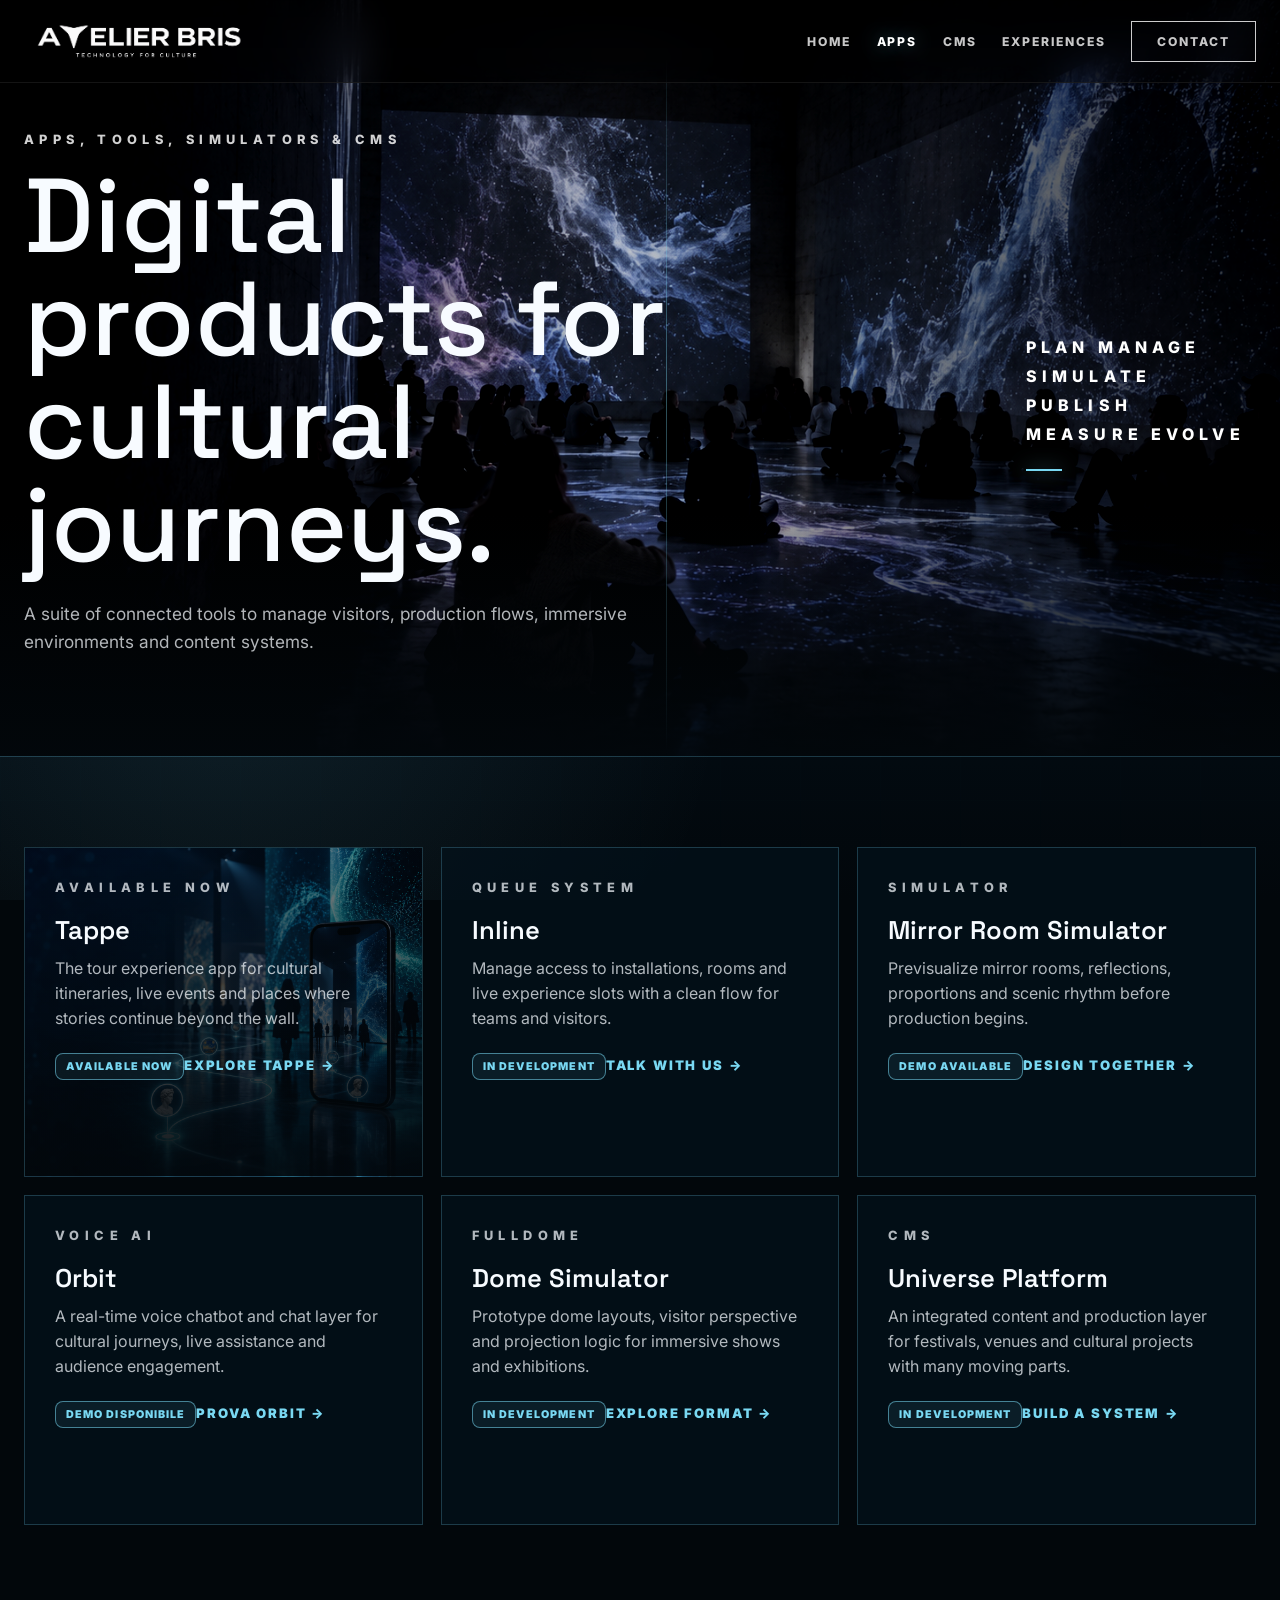
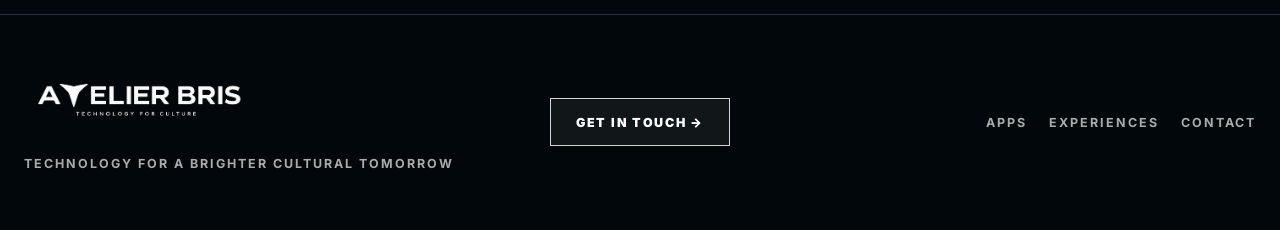
==== commit d5ecd67f: "Polish English site navigation and contact experience" ====
--- a/apps/index.html
+++ b/apps/index.html
@@ -1,5 +1,5 @@
 <!doctype html>
-<html lang="it" class="no-js">
+<html lang="en" class="no-js">
   <head>
     <meta charset="UTF-8" />
     <meta name="viewport" content="width=device-width, initial-scale=1.0" />
@@ -13,17 +13,16 @@
   <body style="--hero-image: url('../assets/hero.png'); --abstract-image: url('../assets/atelier-bris-abstract-clean.jpg')">
     <div class="site-shell">
       <header class="site-header">
-        <nav class="nav" aria-label="Navigazione principale">
+        <nav class="nav" aria-label="Main navigation">
           <a class="brand" href="../index.html"><img src="../assets/atelier-bris-logo-white.png" alt="Atelier Bris - Technology for Culture" /></a>
-          <button class="menu-toggle" type="button" aria-label="Apri menu" aria-expanded="false" aria-controls="primary-menu" data-menu-toggle><span></span><span></span><span></span></button>
+          <button class="menu-toggle" type="button" aria-label="Open menu" aria-expanded="false" aria-controls="primary-menu" data-menu-toggle><span></span><span></span><span></span></button>
           <div class="nav-links" id="primary-menu" data-menu-panel>
             <a href="../index.html">Home</a>
             <a class="active" href="../apps/index.html">Apps</a>
             <a href="../cms/index.html">CMS</a>
             <a href="../experiences/index.html">Experiences</a>
-            <a class="pill" href="../contact/index.html">Contattaci</a>
+            <a class="pill" href="../contact/index.html">Contact</a>
           </div>
-          <label class="language-switcher" aria-label="Seleziona lingua"><span class="sr-only">Lingua</span><select data-language-select><option value="it">IT</option><option value="en">EN</option><option value="fr">FR</option><option value="de">DE</option><option value="es">ES</option><option value="pt">PT</option><option value="nl">NL</option><option value="pl">PL</option><option value="sv">SV</option><option value="da">DA</option><option value="ro">RO</option></select></label>
         </nav>
       </header>
       <main>
@@ -40,11 +39,11 @@
         <section class="section">
           <div class="container cards-grid">
             <article class="content-card content-card-tappe reveal"><p class="eyebrow">Available Now</p><h3>Tappe</h3><p>The tour experience app for cultural itineraries, live events and places where stories continue beyond the wall.</p><span class="status-tag">Available Now</span><a class="kicker-link" href="../tappe/index.html">Explore Tappe →</a></article>
-            <article class="content-card reveal"><p class="eyebrow">Queue System</p><h3>Inline</h3><p>Manage access to installations, rooms and live experience slots with a clean flow for teams and visitors.</p><span class="status-tag">In produzione</span><a class="kicker-link" href="../contact/index.html">Talk with us →</a></article>
+            <article class="content-card reveal"><p class="eyebrow">Queue System</p><h3>Inline</h3><p>Manage access to installations, rooms and live experience slots with a clean flow for teams and visitors.</p><span class="status-tag">In development</span><a class="kicker-link" href="../contact/index.html">Talk with us →</a></article>
             <article class="content-card reveal"><p class="eyebrow">Simulator</p><h3>Mirror Room Simulator</h3><p>Previsualize mirror rooms, reflections, proportions and scenic rhythm before production begins.</p><span class="status-tag">Demo Available</span><a class="kicker-link" href="../contact/index.html">Design together →</a></article>
             <article class="content-card reveal"><p class="eyebrow">Voice AI</p><h3>Orbit</h3><p>A real-time voice chatbot and chat layer for cultural journeys, live assistance and audience engagement.</p><span class="status-tag">Demo disponibile</span><a class="kicker-link" href="../orbit/index.html">Prova Orbit →</a></article>
-            <article class="content-card reveal"><p class="eyebrow">Fulldome</p><h3>Dome Simulator</h3><p>Prototype dome layouts, visitor perspective and projection logic for immersive shows and exhibitions.</p><span class="status-tag">In produzione</span><a class="kicker-link" href="../contact/index.html">Explore format →</a></article>
-            <article class="content-card reveal"><p class="eyebrow">CMS</p><h3>Universe Platform</h3><p>An integrated content and production layer for festivals, venues and cultural projects with many moving parts.</p><span class="status-tag">In produzione</span><a class="kicker-link" href="../contact/index.html">Build a system →</a></article>
+            <article class="content-card reveal"><p class="eyebrow">Fulldome</p><h3>Dome Simulator</h3><p>Prototype dome layouts, visitor perspective and projection logic for immersive shows and exhibitions.</p><span class="status-tag">In development</span><a class="kicker-link" href="../contact/index.html">Explore format →</a></article>
+            <article class="content-card reveal"><p class="eyebrow">CMS</p><h3>Universe Platform</h3><p>An integrated content and production layer for festivals, venues and cultural projects with many moving parts.</p><span class="status-tag">In development</span><a class="kicker-link" href="../contact/index.html">Build a system →</a></article>
           </div>
         </section>
       </main>
--- a/styles.css
+++ b/styles.css
@@ -128,7 +128,7 @@
 }
 
 .language-switcher {
-  display: inline-flex;
+  display: none;
   align-items: center;
   flex: 0 0 auto;
 }
@@ -1121,9 +1121,36 @@
   color: var(--muted);
 }
 
+.contact-intro {
+  margin: 12px 0 30px;
+  color: var(--muted);
+  line-height: 1.65;
+}
+
+.contact-list a {
+  color: var(--cyan);
+}
+
 .contact-form {
   display: grid;
   gap: 14px;
+}
+
+.contact-form {
+  align-content: start;
+  padding: clamp(28px, 4vw, 48px);
+  border: 1px solid var(--line);
+  background: rgba(3, 14, 22, 0.72);
+}
+
+.contact-form label {
+  display: grid;
+  gap: 8px;
+  color: rgba(255, 255, 255, 0.76);
+  font-size: 0.7rem;
+  font-weight: 800;
+  letter-spacing: 0.12em;
+  text-transform: uppercase;
 }
 
 .contact-form input,
@@ -1197,7 +1224,8 @@
     position: fixed;
     inset: 0;
     z-index: 29;
-    background: #02070b;
+    background: rgba(2, 7, 11, 0.7);
+    backdrop-filter: blur(7px);
   }
 
   .nav {
@@ -1230,19 +1258,20 @@
 
   .nav-links {
     position: fixed;
-    inset: 0;
+    inset: auto 12px 12px;
     display: flex;
     flex-direction: column;
-    justify-content: flex-start;
-    gap: 28px;
+    justify-content: flex-end;
+    gap: 8px;
     z-index: 50;
-    padding: 112px 28px 42px;
+    padding: 12px;
     isolation: isolate;
-    background: #02070b;
-    box-shadow: 0 28px 80px rgba(0, 0, 0, 0.84);
+    border: 1px solid rgba(121, 216, 242, 0.28);
+    background: rgba(2, 12, 21, 0.96);
+    box-shadow: 0 22px 80px rgba(0, 0, 0, 0.7);
     opacity: 0;
     pointer-events: none;
-    transform: translateY(-12px);
+    transform: translateY(22px);
     transition: opacity 220ms ease, transform 220ms cubic-bezier(0.16, 1, 0.3, 1);
   }
 
@@ -1251,7 +1280,7 @@
     position: absolute;
     inset: 0;
     z-index: -1;
-    opacity: 0.22;
+    opacity: 0.13;
     background-image:
       linear-gradient(rgba(121, 216, 242, 0.16) 1px, transparent 1px),
       linear-gradient(90deg, rgba(121, 216, 242, 0.14) 1px, transparent 1px);
@@ -1269,11 +1298,18 @@
     display: flex;
     align-items: center;
     justify-content: center;
-    min-height: 54px;
+    min-height: 58px;
     color: #fff;
-    border: 1px solid rgba(255, 255, 255, 0.11);
-    background: rgba(255, 255, 255, 0.07);
+    border: 1px solid rgba(255, 255, 255, 0.12);
+    background: rgba(255, 255, 255, 0.045);
     border-radius: 0;
+  }
+
+  .nav-links .pill {
+    margin-top: 4px;
+    border-color: var(--cyan);
+    background: var(--cyan);
+    color: #031019;
   }
 
   .hero-grid,
@@ -1427,7 +1463,8 @@
   }
 
   .nav-links {
-    padding: 104px 20px 42px;
+    inset: auto 8px 8px;
+    padding: 10px;
     align-items: stretch;
     text-align: center;
   }
@@ -1563,6 +1600,14 @@
 .universe-detail-hero h1 span { color: var(--universe); }
 .universe-detail-hero .lead { max-width: 690px; }
 .universe-detail-map { padding-top: 34px; padding-bottom: 34px; }
+.universe-detail-map .universe-map { grid-template-rows: repeat(2, 72px); min-height: 298px; padding-top: 18px; }
+.universe-detail-map .universe-production-manager { grid-column: 1; grid-row: 1; position: static; width: auto; transform: none; }
+.universe-detail-map .universe-event-crew { grid-column: 2; grid-row: 1; position: static; width: auto; transform: none; }
+.universe-detail-map .universe-core { grid-column: 3; grid-row: 1 / span 2; }
+.universe-detail-map .universe-radar { grid-column: 4; grid-row: 1; }
+.universe-detail-map .universe-tappe { grid-column: 5; grid-row: 1; }
+.universe-detail-map .universe-call-manager { grid-column: 1; grid-row: 2; }
+.universe-detail-map .universe-inline { grid-column: 2; grid-row: 2; }
 .universe-web-apps { border-top: 1px solid var(--line); }
 .universe-app-list { display: grid; gap: 10px; }
 .universe-app-list a { display: grid; grid-template-columns: 54px minmax(0, 1fr) auto; gap: 24px; align-items: center; min-height: 112px; padding: 22px 28px; border: 1px solid rgba(70,191,255,.28); background: rgba(2,12,22,.52); color: var(--text); transition: transform .3s ease, border-color .3s ease, background .3s ease; }
@@ -1585,6 +1630,18 @@
   .universe-map { grid-template-columns: repeat(2,1fr); padding-bottom: 86px; }
   .universe-core { grid-column: span 2; grid-row: 1; }
   .universe-event-crew { position: static; width: auto; grid-column: span 2; }
+  .universe-site-manager { position: static; width: auto; transform: none; grid-column: span 2; }
+  .universe-detail-map .universe-map { grid-template-rows: none; }
+  .universe-detail-map .universe-production-manager,
+  .universe-detail-map .universe-event-crew,
+  .universe-detail-map .universe-core,
+  .universe-detail-map .universe-radar,
+  .universe-detail-map .universe-tappe,
+  .universe-detail-map .universe-call-manager,
+  .universe-detail-map .universe-inline { grid-column: auto; grid-row: auto; }
+  .universe-detail-map .universe-production-manager,
+  .universe-detail-map .universe-event-crew,
+  .universe-detail-map .universe-core { grid-column: span 2; }
   .universe-principles .container { grid-template-columns: repeat(3, 1fr); }
 }
 
@@ -1597,9 +1654,13 @@
   .universe-dashboard-grid, .universe-kpis { grid-template-columns: 1fr; }
   .universe-trust > .container > div, .universe-capability-grid, .universe-metrics .container, .universe-screen-grid { grid-template-columns: 1fr; }
   .universe-trust span, .universe-metrics .container > div { border-right: 0; border-bottom: 1px solid var(--line); }
-  .universe-map { grid-template-columns: 1fr; }
+  .universe-map { grid-template-columns: 1fr; min-height: 0; gap: 12px; padding-bottom: 28px; }
   .universe-core { grid-column: 1; }
   .universe-event-crew { grid-column: 1; }
+  .universe-site-manager { grid-column: 1; }
+  .universe-detail-map .universe-production-manager,
+  .universe-detail-map .universe-event-crew,
+  .universe-detail-map .universe-core { grid-column: 1; }
   .universe-spec-heading { align-items: start; flex-direction: column; }
   .universe-spec-grid { grid-template-columns: 1fr; }
   .universe-detail-hero { min-height: 0; padding: 118px 0 58px; }
